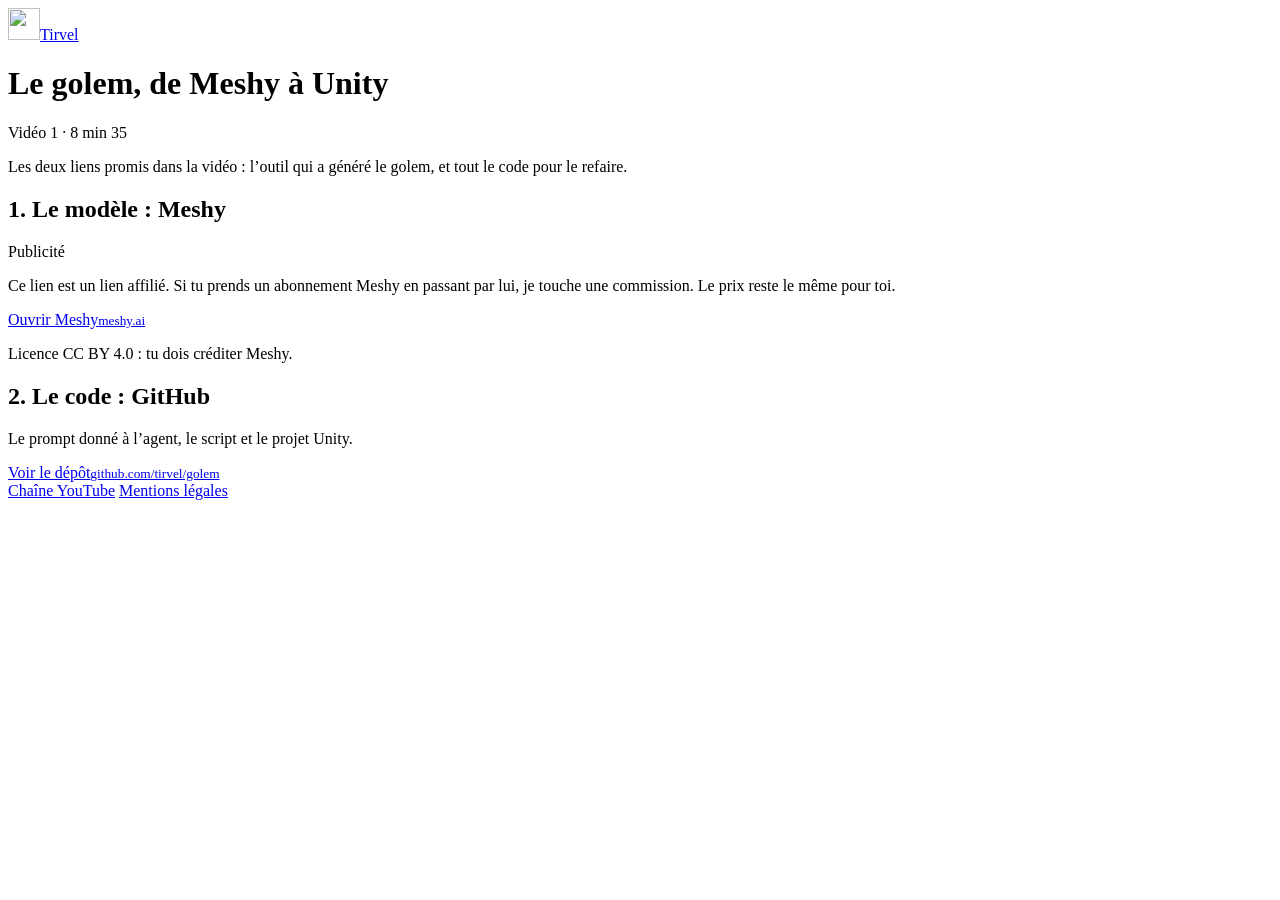
==== golem/index.html @ 6684e8b6 "Golem : retire la phrase fausse sur l'offre gratuite de Meshy sans texture" ====
<!doctype html>
<html lang="fr">
<head>
  <meta charset="utf-8">
  <meta name="viewport" content="width=device-width, initial-scale=1">
  <title>Le golem, de Meshy à Unity · Tirvel</title>
  <meta name="description" content="Les liens de la vidéo 1 de Tirvel : Meshy, l’outil qui a généré le golem, et le code pour le refaire.">
  <meta property="og:title" content="Le golem, de Meshy à Unity">
  <meta property="og:description" content="Les liens de la vidéo 1 de Tirvel : Meshy et le code pour refaire le golem.">
  <meta property="og:url" content="https://tirvel.com/golem/">
  <meta name="theme-color" content="#070a1c">
  <link rel="icon" href="/logo.svg" type="image/svg+xml">
  <link rel="preload" href="/fonts/unbounded.woff2" as="font" type="font/woff2" crossorigin>
  <link rel="stylesheet" href="/style.css">
</head>
<body>
  <div class="page">
    <a class="marque" href="/"><img src="/logo.svg" alt="" width="32" height="32">Tirvel</a>

    <main>
      <h1>Le golem, de Meshy à Unity</h1>
      <p class="meta">Vidéo 1 · 8 min 35</p>
      <p class="intro">Les deux liens promis dans la vidéo&nbsp;: l’outil qui a généré le golem, et tout le code pour le refaire.</p>

      <section aria-labelledby="meshy">
        <h2 id="meshy">1. Le modèle&nbsp;: Meshy</h2>
        <div class="pub">
          <span class="pub-label">Publicité</span>
          <p>Ce lien est un lien affilié. Si tu prends un abonnement Meshy en passant par lui, je touche une commission. Le prix reste le même pour toi.</p>
          <a class="btn btn-principal" href="https://www.meshy.ai/?utm_medium=affiliate&amp;utm_source=promotekit&amp;via=tirvel" rel="sponsored"><span>Ouvrir Meshy<small>meshy.ai</small></span></a>
        </div>
        <p class="note">Licence CC&nbsp;BY&nbsp;4.0&nbsp;: tu dois créditer Meshy.</p>
      </section>

      <section aria-labelledby="code">
        <h2 id="code">2. Le code&nbsp;: GitHub</h2>
        <p>Le prompt donné à l’agent, le script et le projet Unity.</p>
        <a class="btn" href="https://github.com/tirvel/golem"><span>Voir le dépôt<small>github.com/tirvel/golem</small></span></a>
      </section>
    </main>

    <footer>
      <a href="https://www.youtube.com/@tirvel">Chaîne YouTube</a>
      <a href="/mentions-legales/">Mentions légales</a>
    </footer>
  </div>
</body>
</html>
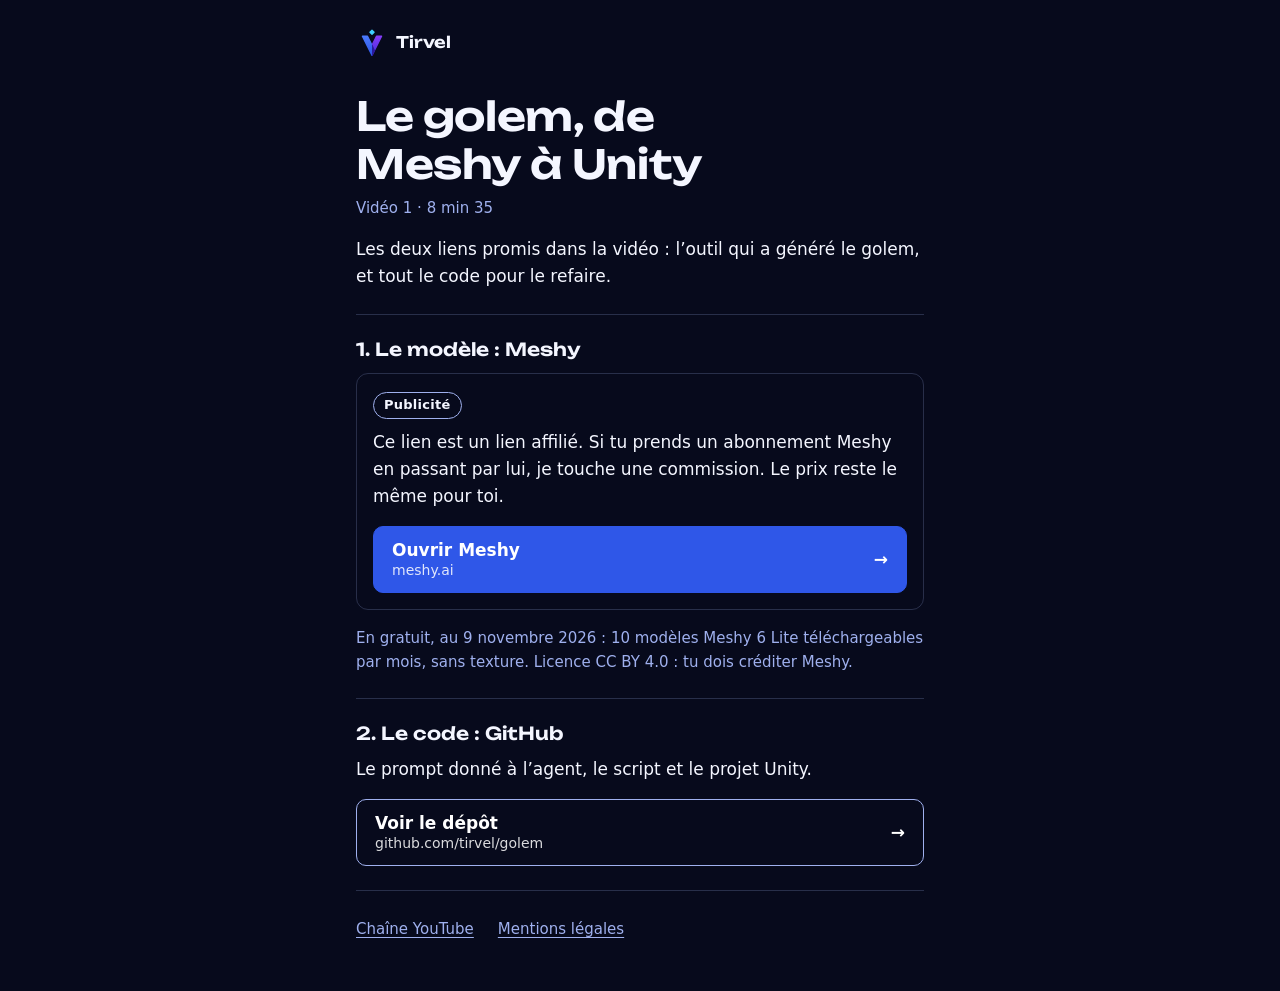
==== commit db93b3ee: "Site tirvel.com : accueil, page du golem, mentions légales" ====
--- a/golem/index.html
+++ b/golem/index.html
@@ -29,7 +29,7 @@
           <p>Ce lien est un lien affilié. Si tu prends un abonnement Meshy en passant par lui, je touche une commission. Le prix reste le même pour toi.</p>
           <a class="btn btn-principal" href="https://www.meshy.ai/?utm_medium=affiliate&amp;utm_source=promotekit&amp;via=tirvel" rel="sponsored"><span>Ouvrir Meshy<small>meshy.ai</small></span></a>
         </div>
-        <p class="note">Licence CC&nbsp;BY&nbsp;4.0&nbsp;: tu dois créditer Meshy.</p>
+        <p class="note">En gratuit, au 9&nbsp;novembre 2026&nbsp;: 10&nbsp;modèles Meshy&nbsp;6 Lite téléchargeables par mois, sans texture. Licence CC&nbsp;BY&nbsp;4.0&nbsp;: tu dois créditer Meshy.</p>
       </section>
 
       <section aria-labelledby="code">
--- a/style.css
+++ b/style.css
@@ -0,0 +1,170 @@
+@font-face {
+  font-family: "Unbounded";
+  src: url("/fonts/unbounded.woff2") format("woff2");
+  font-weight: 200 900;
+  font-display: swap;
+}
+
+:root {
+  --bg: #070a1c;
+  --line: rgba(159, 176, 238, 0.22);
+  --text: #f4f6ff;
+  --muted: #9fb0ee;
+  --blue: #2f57e8;
+  --blue-hover: #3d6bff;
+  --cyan: #3fd0ff;
+  color-scheme: dark;
+  scrollbar-color: #2a3466 var(--bg);
+}
+
+* { box-sizing: border-box; }
+
+html { -webkit-text-size-adjust: 100%; }
+
+body {
+  margin: 0;
+  background: var(--bg);
+  color: var(--text);
+  font: 400 1.0625rem/1.6 system-ui, -apple-system, "Segoe UI", Roboto, sans-serif;
+}
+
+::selection { background: var(--blue-hover); color: #fff; }
+
+a { color: var(--cyan); text-underline-offset: 0.2em; }
+
+:focus-visible { outline: 2px solid var(--cyan); outline-offset: 3px; border-radius: 4px; }
+
+.page {
+  max-width: 38rem;
+  margin: 0 auto;
+  padding: 1.25rem 1.25rem 2.5rem;
+  min-height: 100vh;
+  display: flex;
+  flex-direction: column;
+}
+
+.marque {
+  display: inline-flex;
+  align-items: center;
+  gap: 0.5rem;
+  min-height: 44px;
+  color: var(--text);
+  text-decoration: none;
+  font: 600 1rem/1 "Unbounded", system-ui, sans-serif;
+  align-self: flex-start;
+}
+
+.marque img { width: 32px; height: 32px; }
+
+main { flex: 1; padding-top: 1.75rem; }
+
+h1, h2 {
+  font-family: "Unbounded", system-ui, sans-serif;
+  font-weight: 600;
+  line-height: 1.2;
+  margin: 0;
+}
+
+h1 { font-size: clamp(1.75rem, 7vw, 2.5rem); letter-spacing: -0.01em; text-wrap: balance; }
+
+h2 { font-size: 1.125rem; margin-bottom: 0.75rem; }
+
+.titre-marque { display: flex; align-items: center; gap: 0.75rem; }
+
+.titre-marque img { width: 1.4em; height: 1.4em; }
+
+.meta { color: var(--muted); font-size: 0.9375rem; margin: 0.5rem 0 0; }
+
+.intro { margin: 1rem 0 0; }
+
+section { padding: 1.5rem 0; border-top: 1px solid var(--line); }
+
+main > section:first-of-type { margin-top: 1.5rem; }
+
+section p { margin: 0 0 1rem; }
+
+section > :last-child { margin-bottom: 0; }
+
+.note { color: var(--muted); font-size: 0.9375rem; }
+
+.pub {
+  border: 1px solid var(--line);
+  border-radius: 12px;
+  padding: 1rem;
+  margin-bottom: 1rem;
+}
+
+.pub-label {
+  display: inline-block;
+  font-size: 0.8125rem;
+  font-weight: 600;
+  letter-spacing: 0.02em;
+  border: 1px solid var(--muted);
+  border-radius: 999px;
+  padding: 0.125rem 0.625rem;
+  margin-bottom: 0.625rem;
+}
+
+.btn {
+  display: flex;
+  align-items: center;
+  justify-content: space-between;
+  gap: 1rem;
+  min-height: 52px;
+  padding: 0.75rem 1.125rem;
+  border-radius: 10px;
+  font-weight: 600;
+  text-decoration: none;
+  color: #fff;
+  border: 1px solid var(--muted);
+}
+
+.btn-principal { background: var(--blue); border-color: var(--blue); }
+
+.btn-principal:hover { background: var(--blue-hover); border-color: var(--blue-hover); }
+
+.btn:not(.btn-principal):hover { border-color: var(--text); }
+
+.btn small { font-weight: 400; opacity: 0.85; font-size: 0.875rem; }
+
+.btn::after { content: "→"; transition: transform 0.15s ease-out; }
+
+.btn:hover::after { transform: translateX(3px); }
+
+.btn span { display: flex; flex-direction: column; line-height: 1.3; }
+
+.videos { list-style: none; margin: 0; padding: 0; }
+
+.videos a {
+  display: block;
+  padding: 0.875rem 0;
+  color: var(--text);
+  text-decoration: none;
+}
+
+.videos a:hover strong { text-decoration: underline; text-underline-offset: 0.2em; }
+
+.videos strong { display: block; font-size: 1.125rem; }
+
+.videos small { color: var(--muted); font-size: 0.9375rem; }
+
+dl { margin: 0; }
+
+dt { font-weight: 600; margin-top: 1.25rem; }
+
+dd { margin: 0.25rem 0 0; }
+
+footer {
+  border-top: 1px solid var(--line);
+  padding-top: 1rem;
+  display: flex;
+  flex-wrap: wrap;
+  gap: 0 1.5rem;
+  font-size: 0.9375rem;
+}
+
+footer a { color: var(--muted); display: inline-flex; align-items: center; min-height: 44px; }
+
+@media (prefers-reduced-motion: reduce) {
+  .btn::after { transition: none; }
+}
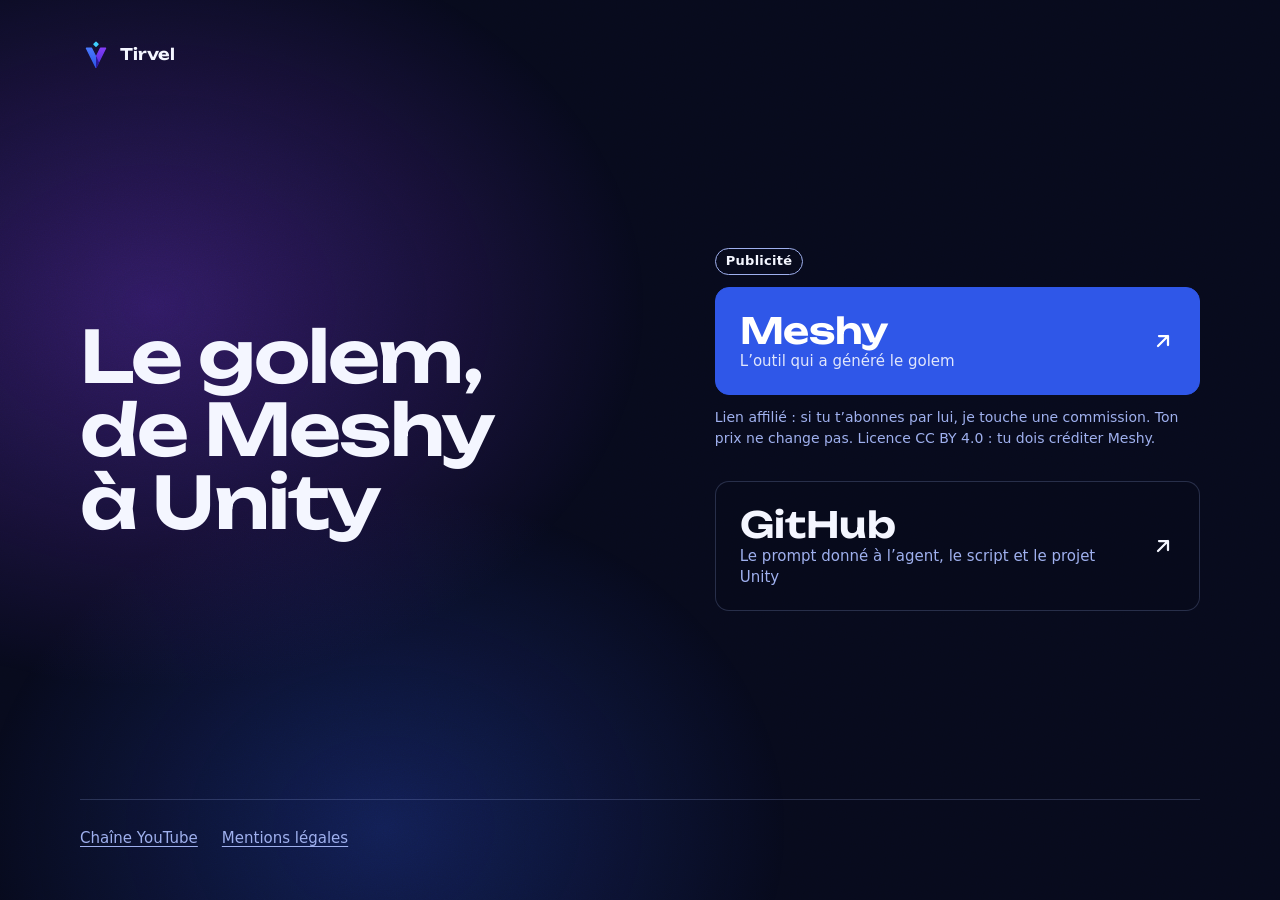
==== commit e2d60f24: "Golem : page refaite autour des deux liens, vraie mise en page bureau Retire la durée, l'intro, les " ====
--- a/golem/index.html
+++ b/golem/index.html
@@ -13,30 +13,26 @@
   <link rel="preload" href="/fonts/unbounded.woff2" as="font" type="font/woff2" crossorigin>
   <link rel="stylesheet" href="/style.css">
 </head>
-<body>
+<body class="golem">
   <div class="page">
     <a class="marque" href="/"><img src="/logo.svg" alt="" width="32" height="32">Tirvel</a>
 
     <main>
       <h1>Le golem, de Meshy à Unity</h1>
-      <p class="meta">Vidéo 1 · 8 min 35</p>
-      <p class="intro">Les deux liens promis dans la vidéo&nbsp;: l’outil qui a généré le golem, et tout le code pour le refaire.</p>
 
-      <section aria-labelledby="meshy">
-        <h2 id="meshy">1. Le modèle&nbsp;: Meshy</h2>
-        <div class="pub">
-          <span class="pub-label">Publicité</span>
-          <p>Ce lien est un lien affilié. Si tu prends un abonnement Meshy en passant par lui, je touche une commission. Le prix reste le même pour toi.</p>
-          <a class="btn btn-principal" href="https://www.meshy.ai/?utm_medium=affiliate&amp;utm_source=promotekit&amp;via=tirvel" rel="sponsored"><span>Ouvrir Meshy<small>meshy.ai</small></span></a>
-        </div>
-        <p class="note">En gratuit, au 9&nbsp;novembre 2026&nbsp;: 10&nbsp;modèles Meshy&nbsp;6 Lite téléchargeables par mois, sans texture. Licence CC&nbsp;BY&nbsp;4.0&nbsp;: tu dois créditer Meshy.</p>
-      </section>
+      <div class="liens">
+        <span class="pub-label">Publicité</span>
+        <a class="lien lien-principal" href="https://www.meshy.ai/?utm_medium=affiliate&amp;utm_source=promotekit&amp;via=tirvel" rel="sponsored">
+          <span class="lien-nom">Meshy</span>
+          <span class="lien-quoi">L’outil qui a généré le golem</span>
+        </a>
+        <p class="note">Lien affilié&nbsp;: si tu t’abonnes par lui, je touche une commission. Ton prix ne change pas. Licence CC&nbsp;BY&nbsp;4.0&nbsp;: tu dois créditer Meshy.</p>
 
-      <section aria-labelledby="code">
-        <h2 id="code">2. Le code&nbsp;: GitHub</h2>
-        <p>Le prompt donné à l’agent, le script et le projet Unity.</p>
-        <a class="btn" href="https://github.com/tirvel/golem"><span>Voir le dépôt<small>github.com/tirvel/golem</small></span></a>
-      </section>
+        <a class="lien" href="https://github.com/tirvel/golem">
+          <span class="lien-nom">GitHub</span>
+          <span class="lien-quoi">Le prompt donné à l’agent, le script et le projet Unity</span>
+        </a>
+      </div>
     </main>
 
     <footer>
--- a/style.css
+++ b/style.css
@@ -73,8 +73,6 @@
 
 .titre-marque img { width: 1.4em; height: 1.4em; }
 
-.meta { color: var(--muted); font-size: 0.9375rem; margin: 0.5rem 0 0; }
-
 .intro { margin: 1rem 0 0; }
 
 section { padding: 1.5rem 0; border-top: 1px solid var(--line); }
@@ -85,53 +83,105 @@
 
 section > :last-child { margin-bottom: 0; }
 
-.note { color: var(--muted); font-size: 0.9375rem; }
-
-.pub {
-  border: 1px solid var(--line);
-  border-radius: 12px;
-  padding: 1rem;
-  margin-bottom: 1rem;
-}
+/* Page golem : les deux liens d'abord, sur fond dégradé flou et granuleux. */
+.golem::before,
+.golem::after { content: ""; position: fixed; inset: 0; z-index: -1; pointer-events: none; }
+
+.golem::before {
+  background:
+    radial-gradient(28rem 22rem at 8% 6%, rgba(138, 63, 252, 0.34), transparent 70%),
+    radial-gradient(30rem 24rem at -6% 48%, rgba(47, 87, 232, 0.3), transparent 70%);
+}
+
+.golem::after {
+  opacity: 0.16;
+  mix-blend-mode: overlay;
+  background: url("data:image/svg+xml,%3Csvg xmlns='http://www.w3.org/2000/svg' width='180' height='180'%3E%3Cfilter id='n'%3E%3CfeTurbulence type='fractalNoise' baseFrequency='.85' numOctaves='2' stitchTiles='stitch'/%3E%3C/filter%3E%3Crect width='100%25' height='100%25' filter='url(%23n)'/%3E%3C/svg%3E");
+}
+
+.liens { display: grid; gap: 0.75rem; margin-top: 2rem; }
 
 .pub-label {
-  display: inline-block;
+  justify-self: start;
   font-size: 0.8125rem;
   font-weight: 600;
   letter-spacing: 0.02em;
   border: 1px solid var(--muted);
   border-radius: 999px;
   padding: 0.125rem 0.625rem;
-  margin-bottom: 0.625rem;
-}
-
-.btn {
-  display: flex;
+}
+
+.lien {
+  display: grid;
+  grid-template-columns: 1fr auto;
+  column-gap: 1rem;
   align-items: center;
-  justify-content: space-between;
-  gap: 1rem;
-  min-height: 52px;
-  padding: 0.75rem 1.125rem;
-  border-radius: 10px;
-  font-weight: 600;
+  padding: 1rem 1.25rem;
+  border: 1px solid var(--line);
+  border-radius: 14px;
+  background: rgba(7, 10, 28, 0.6);
+  color: var(--text);
   text-decoration: none;
-  color: #fff;
-  border: 1px solid var(--muted);
-}
-
-.btn-principal { background: var(--blue); border-color: var(--blue); }
-
-.btn-principal:hover { background: var(--blue-hover); border-color: var(--blue-hover); }
-
-.btn:not(.btn-principal):hover { border-color: var(--text); }
-
-.btn small { font-weight: 400; opacity: 0.85; font-size: 0.875rem; }
-
-.btn::after { content: "→"; transition: transform 0.15s ease-out; }
-
-.btn:hover::after { transform: translateX(3px); }
-
-.btn span { display: flex; flex-direction: column; line-height: 1.3; }
+  transition: background-color 0.15s ease-out, border-color 0.15s ease-out, transform 0.1s ease-out;
+}
+
+.lien:hover { border-color: var(--muted); }
+
+.lien:active { transform: scale(0.99); }
+
+.lien-principal { background: var(--blue); border-color: var(--blue); color: #fff; }
+
+.lien-principal:hover { background: var(--blue-hover); border-color: var(--blue-hover); }
+
+.lien-nom { font: 600 1.75rem/1.15 "Unbounded", system-ui, sans-serif; letter-spacing: -0.01em; }
+
+.lien-quoi { grid-column: 1; color: var(--muted); font-size: 0.9375rem; line-height: 1.4; }
+
+.lien-principal .lien-quoi { color: rgba(255, 255, 255, 0.85); }
+
+/* Flèche sortante dessinée en SVG, à la couleur du texte. */
+.lien::after {
+  content: "";
+  grid-column: 2;
+  grid-row: 1 / span 2;
+  width: 1.5rem;
+  height: 1.5rem;
+  background: currentColor;
+  -webkit-mask: url("data:image/svg+xml,%3Csvg xmlns='http://www.w3.org/2000/svg' viewBox='0 0 24 24' fill='none' stroke='black' stroke-width='2.25' stroke-linecap='round' stroke-linejoin='round'%3E%3Cpath d='M7 17 17 7M8 7h9v9'/%3E%3C/svg%3E") center / contain no-repeat;
+  mask: url("data:image/svg+xml,%3Csvg xmlns='http://www.w3.org/2000/svg' viewBox='0 0 24 24' fill='none' stroke='black' stroke-width='2.25' stroke-linecap='round' stroke-linejoin='round'%3E%3Cpath d='M7 17 17 7M8 7h9v9'/%3E%3C/svg%3E") center / contain no-repeat;
+  transition: transform 0.15s ease-out;
+}
+
+.lien:hover::after { transform: translate(2px, -2px); }
+
+.note { color: var(--muted); font-size: 0.875rem; line-height: 1.5; margin: 0 0 1.25rem; }
+
+/* Bureau : le titre occupe la gauche en grand, les liens la droite. */
+@media (min-width: 960px) {
+  .golem .page { max-width: 76rem; padding: 2rem 3rem 2.5rem; }
+
+  .golem main {
+    display: grid;
+    grid-template-columns: minmax(0, 1.15fr) minmax(0, 1fr);
+    column-gap: clamp(3rem, 6vw, 6rem);
+    align-items: center;
+    padding: 2rem 0 3rem;
+  }
+
+  .golem h1 { font-size: clamp(3.25rem, 5.6vw, 5.25rem); line-height: 1.02; letter-spacing: -0.025em; }
+
+  .golem .liens { margin-top: 0; }
+
+  .golem .lien { padding: 1.375rem 1.5rem; }
+
+  .golem .lien-nom { font-size: 2.25rem; }
+
+  .golem::before {
+    background:
+      radial-gradient(44rem 34rem at 12% 34%, rgba(138, 63, 252, 0.32), transparent 70%),
+      radial-gradient(36rem 30rem at 30% 92%, rgba(47, 87, 232, 0.28), transparent 70%);
+  }
+}
 
 .videos { list-style: none; margin: 0; padding: 0; }
 
@@ -166,5 +216,5 @@
 footer a { color: var(--muted); display: inline-flex; align-items: center; min-height: 44px; }
 
 @media (prefers-reduced-motion: reduce) {
-  .btn::after { transition: none; }
-}
+  .lien, .lien::after { transition: none; }
+}
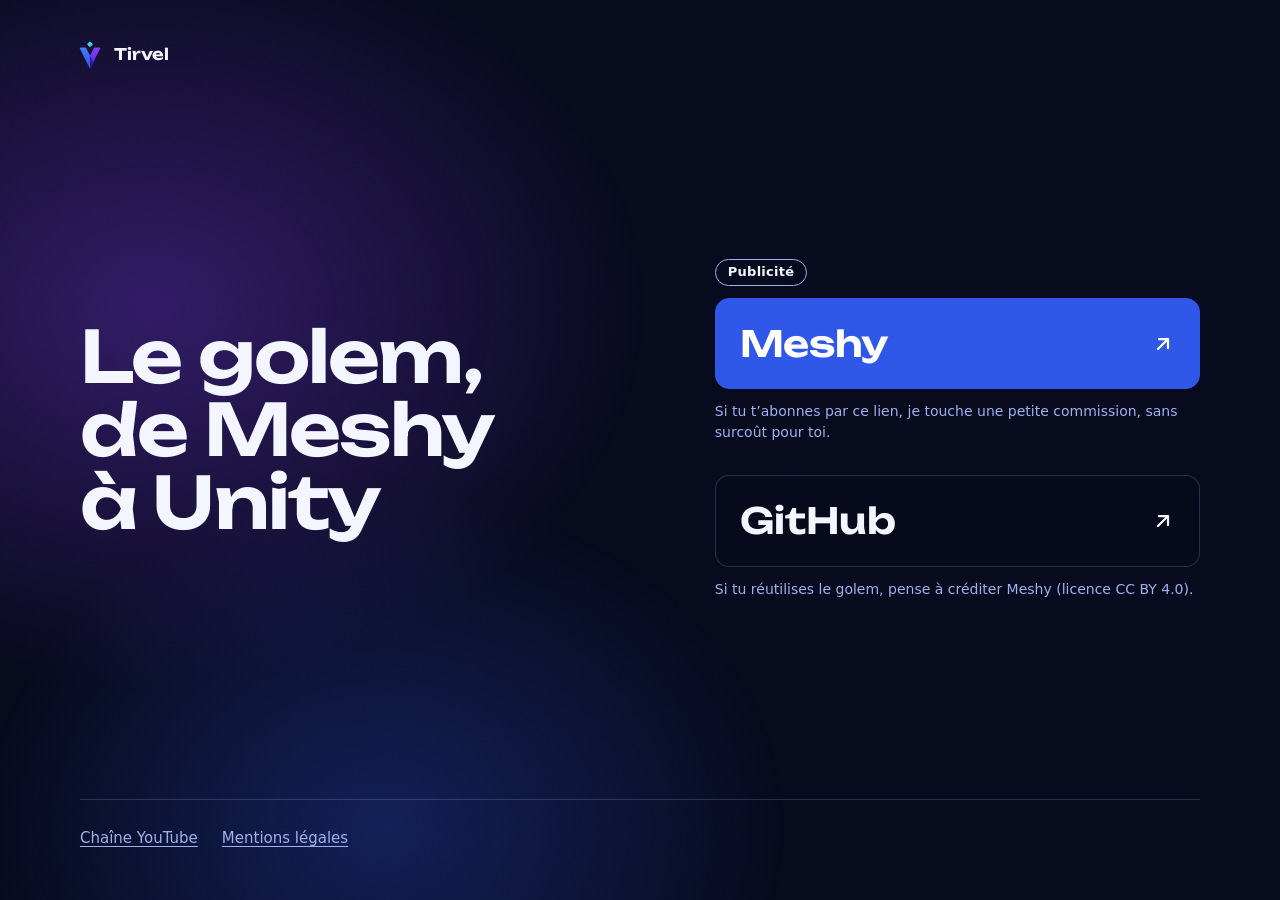
==== commit 240f2fa4: "Accueil sans présentation, liens externes dans un nouvel onglet, page golem allégée L'accueil ne gar" ====
--- a/golem/index.html
+++ b/golem/index.html
@@ -4,9 +4,9 @@
   <meta charset="utf-8">
   <meta name="viewport" content="width=device-width, initial-scale=1">
   <title>Le golem, de Meshy à Unity · Tirvel</title>
-  <meta name="description" content="Les liens de la vidéo 1 de Tirvel : Meshy, l’outil qui a généré le golem, et le code pour le refaire.">
+  <meta name="description" content="Meshy, qui a généré le golem de la vidéo, et le code pour le refaire dans Unity.">
   <meta property="og:title" content="Le golem, de Meshy à Unity">
-  <meta property="og:description" content="Les liens de la vidéo 1 de Tirvel : Meshy et le code pour refaire le golem.">
+  <meta property="og:description" content="Meshy, qui a généré le golem de la vidéo, et le code pour le refaire dans Unity.">
   <meta property="og:url" content="https://tirvel.com/golem/">
   <meta name="theme-color" content="#070a1c">
   <link rel="icon" href="/logo.svg" type="image/svg+xml">
@@ -22,21 +22,20 @@
 
       <div class="liens">
         <span class="pub-label">Publicité</span>
-        <a class="lien lien-principal" href="https://www.meshy.ai/?utm_medium=affiliate&amp;utm_source=promotekit&amp;via=tirvel" rel="sponsored">
+        <a class="lien lien-principal" href="https://www.meshy.ai/?utm_medium=affiliate&amp;utm_source=promotekit&amp;via=tirvel" target="_blank" rel="sponsored noopener">
           <span class="lien-nom">Meshy</span>
-          <span class="lien-quoi">L’outil qui a généré le golem</span>
         </a>
-        <p class="note">Lien affilié&nbsp;: si tu t’abonnes par lui, je touche une commission. Ton prix ne change pas. Licence CC&nbsp;BY&nbsp;4.0&nbsp;: tu dois créditer Meshy.</p>
+        <p class="note">Si tu t’abonnes par ce lien, je touche une petite commission, sans surcoût pour toi.</p>
 
-        <a class="lien" href="https://github.com/tirvel/golem">
+        <a class="lien" href="https://github.com/tirvel/golem" target="_blank" rel="noopener">
           <span class="lien-nom">GitHub</span>
-          <span class="lien-quoi">Le prompt donné à l’agent, le script et le projet Unity</span>
         </a>
+        <p class="note">Si tu réutilises le golem, pense à créditer Meshy (licence CC&nbsp;BY&nbsp;4.0).</p>
       </div>
     </main>
 
     <footer>
-      <a href="https://www.youtube.com/@tirvel">Chaîne YouTube</a>
+      <a href="https://www.youtube.com/@tirvel" target="_blank" rel="noopener">Chaîne YouTube</a>
       <a href="/mentions-legales/">Mentions légales</a>
     </footer>
   </div>
--- a/style.css
+++ b/style.css
@@ -34,6 +34,22 @@
 
 :focus-visible { outline: 2px solid var(--cyan); outline-offset: 3px; border-radius: 4px; }
 
+/* Fond de toutes les pages : dégradé flou et granuleux aux couleurs du logo. */
+body::before,
+body::after { content: ""; position: fixed; inset: 0; z-index: -1; pointer-events: none; }
+
+body::before {
+  background:
+    radial-gradient(28rem 22rem at 8% 6%, rgba(138, 63, 252, 0.34), transparent 70%),
+    radial-gradient(30rem 24rem at -6% 48%, rgba(47, 87, 232, 0.3), transparent 70%);
+}
+
+body::after {
+  opacity: 0.16;
+  mix-blend-mode: overlay;
+  background: url("data:image/svg+xml,%3Csvg xmlns='http://www.w3.org/2000/svg' width='180' height='180'%3E%3Cfilter id='n'%3E%3CfeTurbulence type='fractalNoise' baseFrequency='.85' numOctaves='2' stitchTiles='stitch'/%3E%3C/filter%3E%3Crect width='100%25' height='100%25' filter='url(%23n)'/%3E%3C/svg%3E");
+}
+
 .page {
   max-width: 38rem;
   margin: 0 auto;
@@ -54,51 +70,57 @@
   align-self: flex-start;
 }
 
-.marque img { width: 32px; height: 32px; }
+/* Le V occupe 64 % de la largeur du logo : marge négative pour l'aligner sur le texte dessous. */
+.marque img { width: 32px; height: 32px; margin-left: -0.375rem; }
 
 main { flex: 1; padding-top: 1.75rem; }
 
-h1, h2 {
-  font-family: "Unbounded", system-ui, sans-serif;
-  font-weight: 600;
-  line-height: 1.2;
+h1 {
+  font: 600 clamp(1.75rem, 7vw, 2.5rem)/1.2 "Unbounded", system-ui, sans-serif;
+  letter-spacing: -0.01em;
+  text-wrap: balance;
   margin: 0;
 }
 
-h1 { font-size: clamp(1.75rem, 7vw, 2.5rem); letter-spacing: -0.01em; text-wrap: balance; }
-
-h2 { font-size: 1.125rem; margin-bottom: 0.75rem; }
-
-.titre-marque { display: flex; align-items: center; gap: 0.75rem; }
-
-.titre-marque img { width: 1.4em; height: 1.4em; }
-
-.intro { margin: 1rem 0 0; }
-
-section { padding: 1.5rem 0; border-top: 1px solid var(--line); }
-
-main > section:first-of-type { margin-top: 1.5rem; }
-
-section p { margin: 0 0 1rem; }
-
-section > :last-child { margin-bottom: 0; }
-
-/* Page golem : les deux liens d'abord, sur fond dégradé flou et granuleux. */
-.golem::before,
-.golem::after { content: ""; position: fixed; inset: 0; z-index: -1; pointer-events: none; }
-
-.golem::before {
-  background:
-    radial-gradient(28rem 22rem at 8% 6%, rgba(138, 63, 252, 0.34), transparent 70%),
-    radial-gradient(30rem 24rem at -6% 48%, rgba(47, 87, 232, 0.3), transparent 70%);
-}
-
-.golem::after {
-  opacity: 0.16;
-  mix-blend-mode: overlay;
-  background: url("data:image/svg+xml,%3Csvg xmlns='http://www.w3.org/2000/svg' width='180' height='180'%3E%3Cfilter id='n'%3E%3CfeTurbulence type='fractalNoise' baseFrequency='.85' numOctaves='2' stitchTiles='stitch'/%3E%3C/filter%3E%3Crect width='100%25' height='100%25' filter='url(%23n)'/%3E%3C/svg%3E");
-}
-
+/* Accueil : le nom en grand, puis les vidéos en lignes. */
+.titre-marque { display: flex; align-items: center; font-size: clamp(2.75rem, 13vw, 3.5rem); line-height: 1; letter-spacing: -0.025em; }
+
+.titre-marque img { width: 1.05em; height: 1.05em; margin-left: -0.19em; }
+
+.videos { list-style: none; margin: 2.5rem 0 0; padding: 0; border-top: 1px solid var(--line); }
+
+.videos a {
+  display: grid;
+  grid-template-columns: 1fr auto;
+  column-gap: 1rem;
+  align-items: center;
+  min-height: 44px;
+  padding: 1.25rem 0;
+  border-bottom: 1px solid var(--line);
+  color: var(--text);
+  text-decoration: none;
+  font: 600 1.5rem/1.15 "Unbounded", system-ui, sans-serif;
+  letter-spacing: -0.01em;
+  text-wrap: balance;
+  transition: border-color 0.15s ease-out;
+}
+
+.videos a:hover, .videos a:active { border-bottom-color: var(--muted); }
+
+/* Flèche interne (vers la droite), même trait que la flèche sortante des liens. */
+.videos a::after {
+  content: "";
+  width: 1.5rem;
+  height: 1.5rem;
+  background: currentColor;
+  -webkit-mask: url("data:image/svg+xml,%3Csvg xmlns='http://www.w3.org/2000/svg' viewBox='0 0 24 24' fill='none' stroke='black' stroke-width='2.25' stroke-linecap='round' stroke-linejoin='round'%3E%3Cpath d='M5 12h14M13 6l6 6-6 6'/%3E%3C/svg%3E") center / contain no-repeat;
+  mask: url("data:image/svg+xml,%3Csvg xmlns='http://www.w3.org/2000/svg' viewBox='0 0 24 24' fill='none' stroke='black' stroke-width='2.25' stroke-linecap='round' stroke-linejoin='round'%3E%3Cpath d='M5 12h14M13 6l6 6-6 6'/%3E%3C/svg%3E") center / contain no-repeat;
+  transition: transform 0.15s ease-out;
+}
+
+.videos a:hover::after { transform: translateX(4px); }
+
+/* Page golem : les deux liens d'abord. */
 .liens { display: grid; gap: 0.75rem; margin-top: 2rem; }
 
 .pub-label {
@@ -108,7 +130,7 @@
   letter-spacing: 0.02em;
   border: 1px solid var(--muted);
   border-radius: 999px;
-  padding: 0.125rem 0.625rem;
+  padding: 0.125rem 0.75rem;
 }
 
 .lien {
@@ -135,15 +157,11 @@
 
 .lien-nom { font: 600 1.75rem/1.15 "Unbounded", system-ui, sans-serif; letter-spacing: -0.01em; }
 
-.lien-quoi { grid-column: 1; color: var(--muted); font-size: 0.9375rem; line-height: 1.4; }
-
-.lien-principal .lien-quoi { color: rgba(255, 255, 255, 0.85); }
-
 /* Flèche sortante dessinée en SVG, à la couleur du texte. */
 .lien::after {
   content: "";
   grid-column: 2;
-  grid-row: 1 / span 2;
+  grid-row: 1;
   width: 1.5rem;
   height: 1.5rem;
   background: currentColor;
@@ -156,53 +174,19 @@
 
 .note { color: var(--muted); font-size: 0.875rem; line-height: 1.5; margin: 0 0 1.25rem; }
 
-/* Bureau : le titre occupe la gauche en grand, les liens la droite. */
-@media (min-width: 960px) {
-  .golem .page { max-width: 76rem; padding: 2rem 3rem 2.5rem; }
-
-  .golem main {
-    display: grid;
-    grid-template-columns: minmax(0, 1.15fr) minmax(0, 1fr);
-    column-gap: clamp(3rem, 6vw, 6rem);
-    align-items: center;
-    padding: 2rem 0 3rem;
-  }
-
-  .golem h1 { font-size: clamp(3.25rem, 5.6vw, 5.25rem); line-height: 1.02; letter-spacing: -0.025em; }
-
-  .golem .liens { margin-top: 0; }
-
-  .golem .lien { padding: 1.375rem 1.5rem; }
-
-  .golem .lien-nom { font-size: 2.25rem; }
-
-  .golem::before {
-    background:
-      radial-gradient(44rem 34rem at 12% 34%, rgba(138, 63, 252, 0.32), transparent 70%),
-      radial-gradient(36rem 30rem at 30% 92%, rgba(47, 87, 232, 0.28), transparent 70%);
-  }
-}
-
-.videos { list-style: none; margin: 0; padding: 0; }
-
-.videos a {
-  display: block;
-  padding: 0.875rem 0;
-  color: var(--text);
-  text-decoration: none;
-}
-
-.videos a:hover strong { text-decoration: underline; text-underline-offset: 0.2em; }
-
-.videos strong { display: block; font-size: 1.125rem; }
-
-.videos small { color: var(--muted); font-size: 0.9375rem; }
-
-dl { margin: 0; }
-
-dt { font-weight: 600; margin-top: 1.25rem; }
-
-dd { margin: 0.25rem 0 0; }
+.note:last-child { margin-bottom: 0; }
+
+/* Mentions légales : une rubrique par ligne, séparées d'un filet. */
+dl { margin: 1.5rem 0 0; }
+
+dt { font-weight: 600; padding-top: 1rem; border-top: 1px solid var(--line); }
+
+dd { margin: 0.25rem 0 1.25rem; }
+
+/* Zone de toucher de 44 px sans décaler la ligne. */
+dd a { padding: 0.6875rem 0; }
+
+dd:last-child { margin-bottom: 0; }
 
 footer {
   border-top: 1px solid var(--line);
@@ -213,8 +197,52 @@
   font-size: 0.9375rem;
 }
 
-footer a { color: var(--muted); display: inline-flex; align-items: center; min-height: 44px; }
+footer a { color: var(--muted); display: inline-flex; align-items: center; min-height: 44px; transition: color 0.15s ease-out; }
+
+footer a:hover { color: var(--text); }
+
+/* Bureau : toute la largeur, le titre à gauche en grand, le contenu à droite. */
+@media (min-width: 960px) {
+  .page { max-width: 76rem; padding: 2rem 3rem 2.5rem; }
+
+  main {
+    display: grid;
+    grid-template-columns: minmax(0, 1.15fr) minmax(0, 1fr);
+    column-gap: clamp(3rem, 6vw, 6rem);
+    align-items: center;
+    padding: 2rem 0 3rem;
+  }
+
+  body::before {
+    background:
+      radial-gradient(44rem 34rem at 12% 34%, rgba(138, 63, 252, 0.32), transparent 70%),
+      radial-gradient(36rem 30rem at 30% 92%, rgba(47, 87, 232, 0.28), transparent 70%);
+  }
+
+  .golem h1 { font-size: clamp(3.25rem, 5.6vw, 5.25rem); line-height: 1.02; letter-spacing: -0.025em; }
+
+  .liens { margin-top: 0; }
+
+  .lien { padding: 1.5rem; }
+
+  .lien-nom { font-size: 2.25rem; }
+
+  .titre-marque { font-size: clamp(4.5rem, 8vw, 6rem); }
+
+  /* Le nom et les vidéos se font face, centrés sur la hauteur. */
+  .accueil main { align-content: center; }
+
+  .videos { margin-top: 0; }
+
+  .videos a { font-size: 2.25rem; padding: 1.5rem 0; }
+
+  .mentions main { grid-template-columns: minmax(0, 1fr) minmax(0, 1.6fr); align-items: start; padding-top: 3rem; }
+
+  .mentions h1 { font-size: 3rem; line-height: 1.05; letter-spacing: -0.02em; }
+
+  .mentions dl { margin-top: 0; max-width: 36rem; }
+}
 
 @media (prefers-reduced-motion: reduce) {
-  .lien, .lien::after { transition: none; }
-}
+  .lien, .lien::after, .videos a, .videos a::after, footer a { transition: none; }
+}
